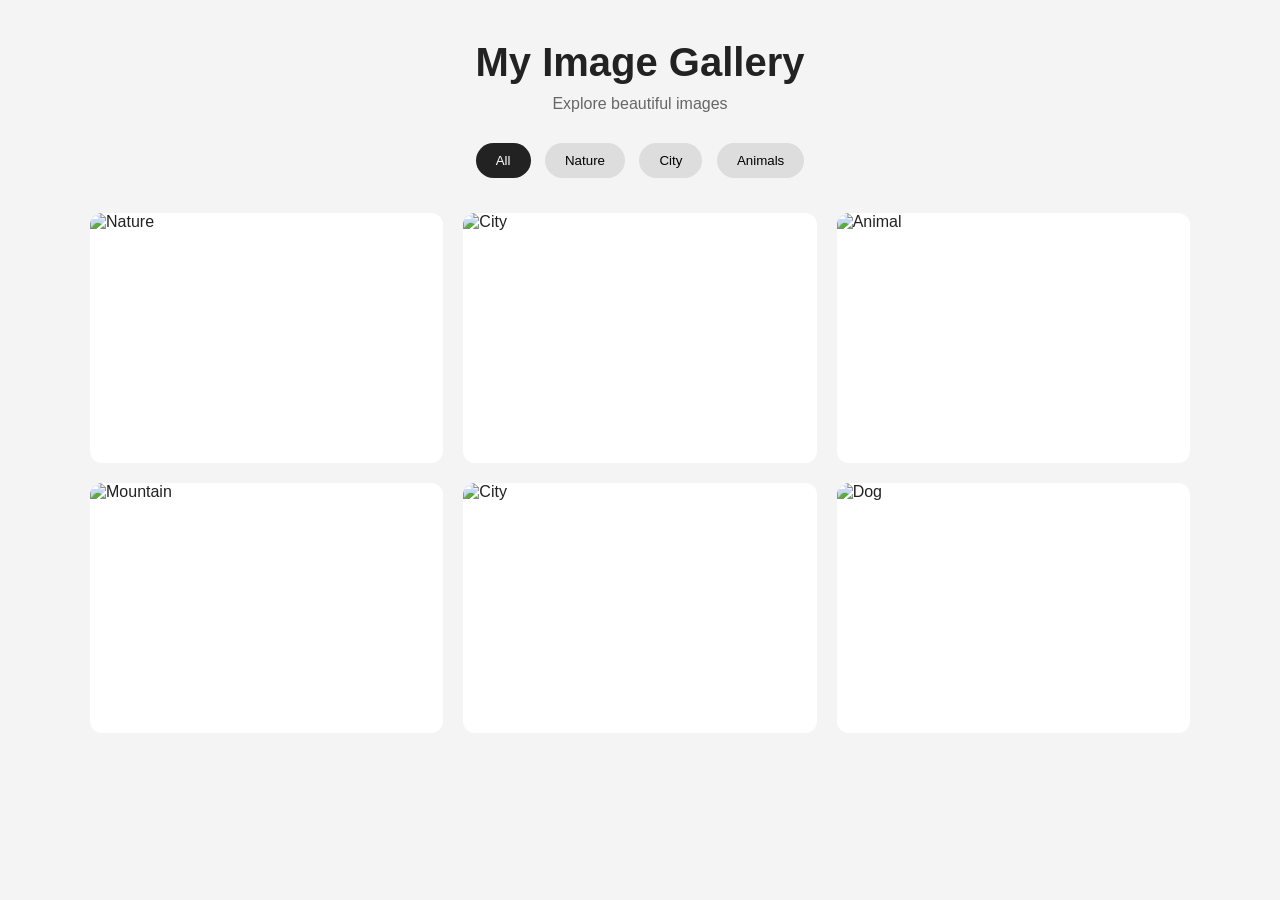
==== Task-1-Image-Gallery/index.html @ c2c38548 "Add completed Image Gallery, Calculator, and Portfolio projects" ====
<!DOCTYPE html>
<html lang="en">

<head>
    <meta charset="UTF-8">
    <meta name="viewport" content="width=device-width, initial-scale=1.0">
    <title>Image Gallery</title>
    <link rel="stylesheet" href="/Task-1-Image-Gallery/style.css">
</head>

<body>

    <header>
        <h1>My Image Gallery</h1>
        <p>Explore beautiful images</p>
    </header>

    <!-- Categories -->
    <div class="filters">
        <button class="filter-btn active" data-category="all">All</button>
        <button class="filter-btn" data-category="nature">Nature</button>
        <button class="filter-btn" data-category="city">City</button>
        <button class="filter-btn" data-category="animals">Animals</button>
    </div>

    <!-- Gallery -->
    <main class="gallery">

        <div class="gallery-item" data-category="nature">
            <img src="https://picsum.photos/id/1018/600/400" alt="Nature">
        </div>

        <div class="gallery-item" data-category="city">
            <img src="https://picsum.photos/id/1011/600/400" alt="City">
        </div>

        <div class="gallery-item" data-category="animals">
            <img src="https://picsum.photos/id/1025/600/400" alt="Animal">
        </div>

        <div class="gallery-item" data-category="nature">
            <img src="https://picsum.photos/id/1015/600/400" alt="Mountain">
        </div>

        <div class="gallery-item" data-category="city">
            <img src="https://picsum.photos/id/1031/600/400" alt="City">
        </div>

        <div class="gallery-item" data-category="animals">
            <img src="https://picsum.photos/id/237/600/400" alt="Dog">
        </div>

    </main>

    <!-- Lightbox -->
    <div class="lightbox" id="lightbox">

        <button class="close" id="close">&times;</button>

        <button class="prev" id="prev">&#10094;</button>

        <img id="lightbox-img" src="" alt="Large image">

        <button class="next" id="next">&#10095;</button>

    </div>

    <script src="/Task-1-Image-Gallery/script.js"></script>
</body>

</html>
---- Task-1-Image-Gallery/style.css ----
* {
    margin: 0;
    padding: 0;
    box-sizing: border-box;
}

body {
    font-family: Arial, sans-serif;
    background: #f4f4f4;
    color: #222;
}

/* Header */

header {
    text-align: center;
    padding: 40px 20px 25px;
}

header h1 {
    font-size: 40px;
    margin-bottom: 10px;
}

header p {
    color: #666;
}

/* Filters */

.filters {
    text-align: center;
    margin-bottom: 30px;
}

.filter-btn {
    padding: 10px 20px;
    margin: 5px;
    border: none;
    border-radius: 20px;
    cursor: pointer;
    background: #ddd;
    transition: 0.3s;
}

.filter-btn:hover,
.filter-btn.active {
    background: #222;
    color: white;
}

/* Gallery */

.gallery {
    width: 90%;
    max-width: 1100px;
    margin: auto;

    display: grid;
    grid-template-columns: repeat(3, 1fr);
    gap: 20px;
}

.gallery-item {
    overflow: hidden;
    border-radius: 12px;
    cursor: pointer;
    background: white;
}

.gallery-item img {
    width: 100%;
    height: 250px;
    object-fit: cover;

    display: block;

    transition: transform 0.4s ease,
        filter 0.4s ease;
}

/* Hover effect */

.gallery-item:hover img {
    transform: scale(1.08);
    filter: brightness(0.75);
}

/* Lightbox */

.lightbox {
    position: fixed;
    inset: 0;

    background: rgba(0, 0, 0, 0.9);

    display: none;
    align-items: center;
    justify-content: center;

    z-index: 1000;
}

.lightbox.show {
    display: flex;
}

#lightbox-img {
    max-width: 80%;
    max-height: 80vh;

    border-radius: 10px;

    transition: 0.3s;
}

/* Buttons */

.close,
.prev,
.next {
    position: absolute;

    border: none;
    background: transparent;
    color: white;

    cursor: pointer;

    font-size: 45px;
}

.close {
    top: 20px;
    right: 30px;
}

.prev {
    left: 30px;
}

.next {
    right: 30px;
}

.close:hover,
.prev:hover,
.next:hover {
    transform: scale(1.2);
}

/* Responsive */

@media (max-width: 800px) {
    .gallery {
        grid-template-columns: repeat(2, 1fr);
    }

    header h1 {
        font-size: 32px;
    }
}

@media (max-width: 500px) {
    .gallery {
        grid-template-columns: 1fr;
    }

    .gallery-item img {
        height: 220px;
    }

    #lightbox-img {
        max-width: 90%;
    }

    .prev {
        left: 10px;
    }

    .next {
        right: 10px;
    }
}
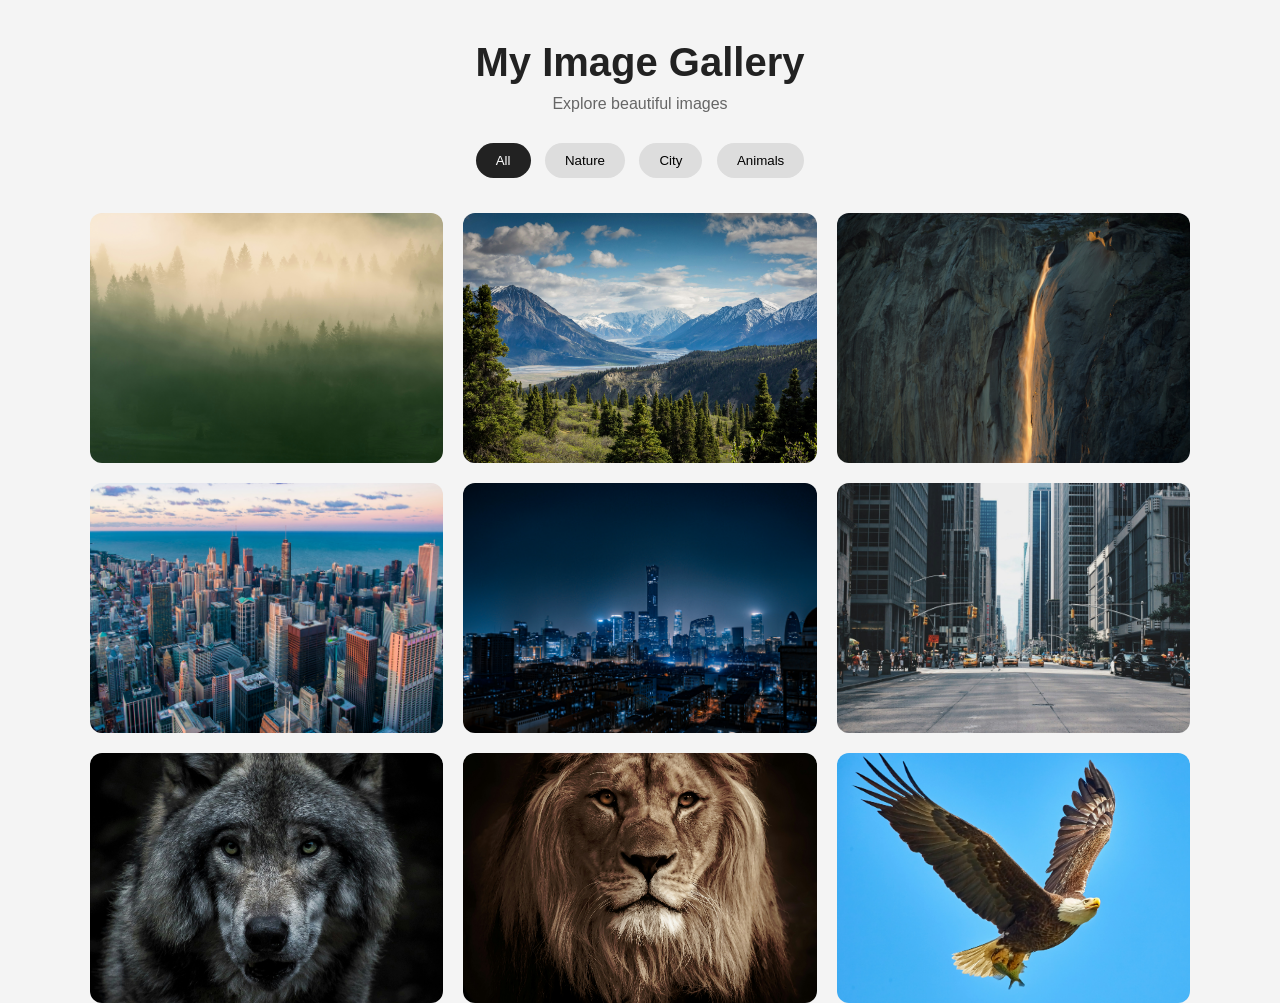
==== commit cc306c8e: "finally commit" ====
--- a/Task-1-Image-Gallery/index.html
+++ b/Task-1-Image-Gallery/index.html
@@ -5,7 +5,7 @@
     <meta charset="UTF-8">
     <meta name="viewport" content="width=device-width, initial-scale=1.0">
     <title>Image Gallery</title>
-    <link rel="stylesheet" href="/Task-1-Image-Gallery/style.css">
+    <link rel="stylesheet" href="style.css">
 </head>
 
 <body>
@@ -26,28 +26,43 @@
     <!-- Gallery -->
     <main class="gallery">
 
+        <!-- Nature Images -->
         <div class="gallery-item" data-category="nature">
-            <img src="https://picsum.photos/id/1018/600/400" alt="Nature">
+            <img src="images/nature/forrest.jpg" alt="Forest">
+        </div>
+
+        <div class="gallery-item" data-category="nature">
+            <img src="images/nature/mointain.jpg" alt="Mountain">
+        </div>
+
+        <div class="gallery-item" data-category="nature">
+            <img src="images/nature/waterfall.jpg" alt="Waterfall">
+        </div>
+
+        <!-- City Images (add city1.jpg, city2.jpg, city3.jpg to images/city/) -->
+        <div class="gallery-item" data-category="city">
+            <img src="images/city/cityskyline.jpg" alt="City Skyline">
         </div>
 
         <div class="gallery-item" data-category="city">
-            <img src="https://picsum.photos/id/1011/600/400" alt="City">
+            <img src="images/city/nightcity .jpg" alt="Night City">
+        </div>
+
+        <div class="gallery-item" data-category="city">
+            <img src="images/city/urban street.jpg" alt="Urban Street">
+        </div>
+
+        <!-- Animals Images (add animal1.jpg, animal2.jpg, animal3.jpg to images/animals/) -->
+        <div class="gallery-item" data-category="animals">
+            <img src="images/animals/marc-olivier-jodoin-tauPAnOIGvE-unsplash.jpg" alt="Animal 1">
         </div>
 
         <div class="gallery-item" data-category="animals">
-            <img src="https://picsum.photos/id/1025/600/400" alt="Animal">
-        </div>
-
-        <div class="gallery-item" data-category="nature">
-            <img src="https://picsum.photos/id/1015/600/400" alt="Mountain">
-        </div>
-
-        <div class="gallery-item" data-category="city">
-            <img src="https://picsum.photos/id/1031/600/400" alt="City">
+            <img src="images/animals/mariola-grobelska-8a7ZTFKax_I-unsplash.jpg" alt="Animal 2">
         </div>
 
         <div class="gallery-item" data-category="animals">
-            <img src="https://picsum.photos/id/237/600/400" alt="Dog">
+            <img src="images/animals/mathew-schwartz-dJb4w5hy0OA-unsplash.jpg" alt="Animal 3">
         </div>
 
     </main>
@@ -65,7 +80,7 @@
 
     </div>
 
-    <script src="/Task-1-Image-Gallery/script.js"></script>
+    <script src="script.js"></script>
 </body>
 
 </html>
